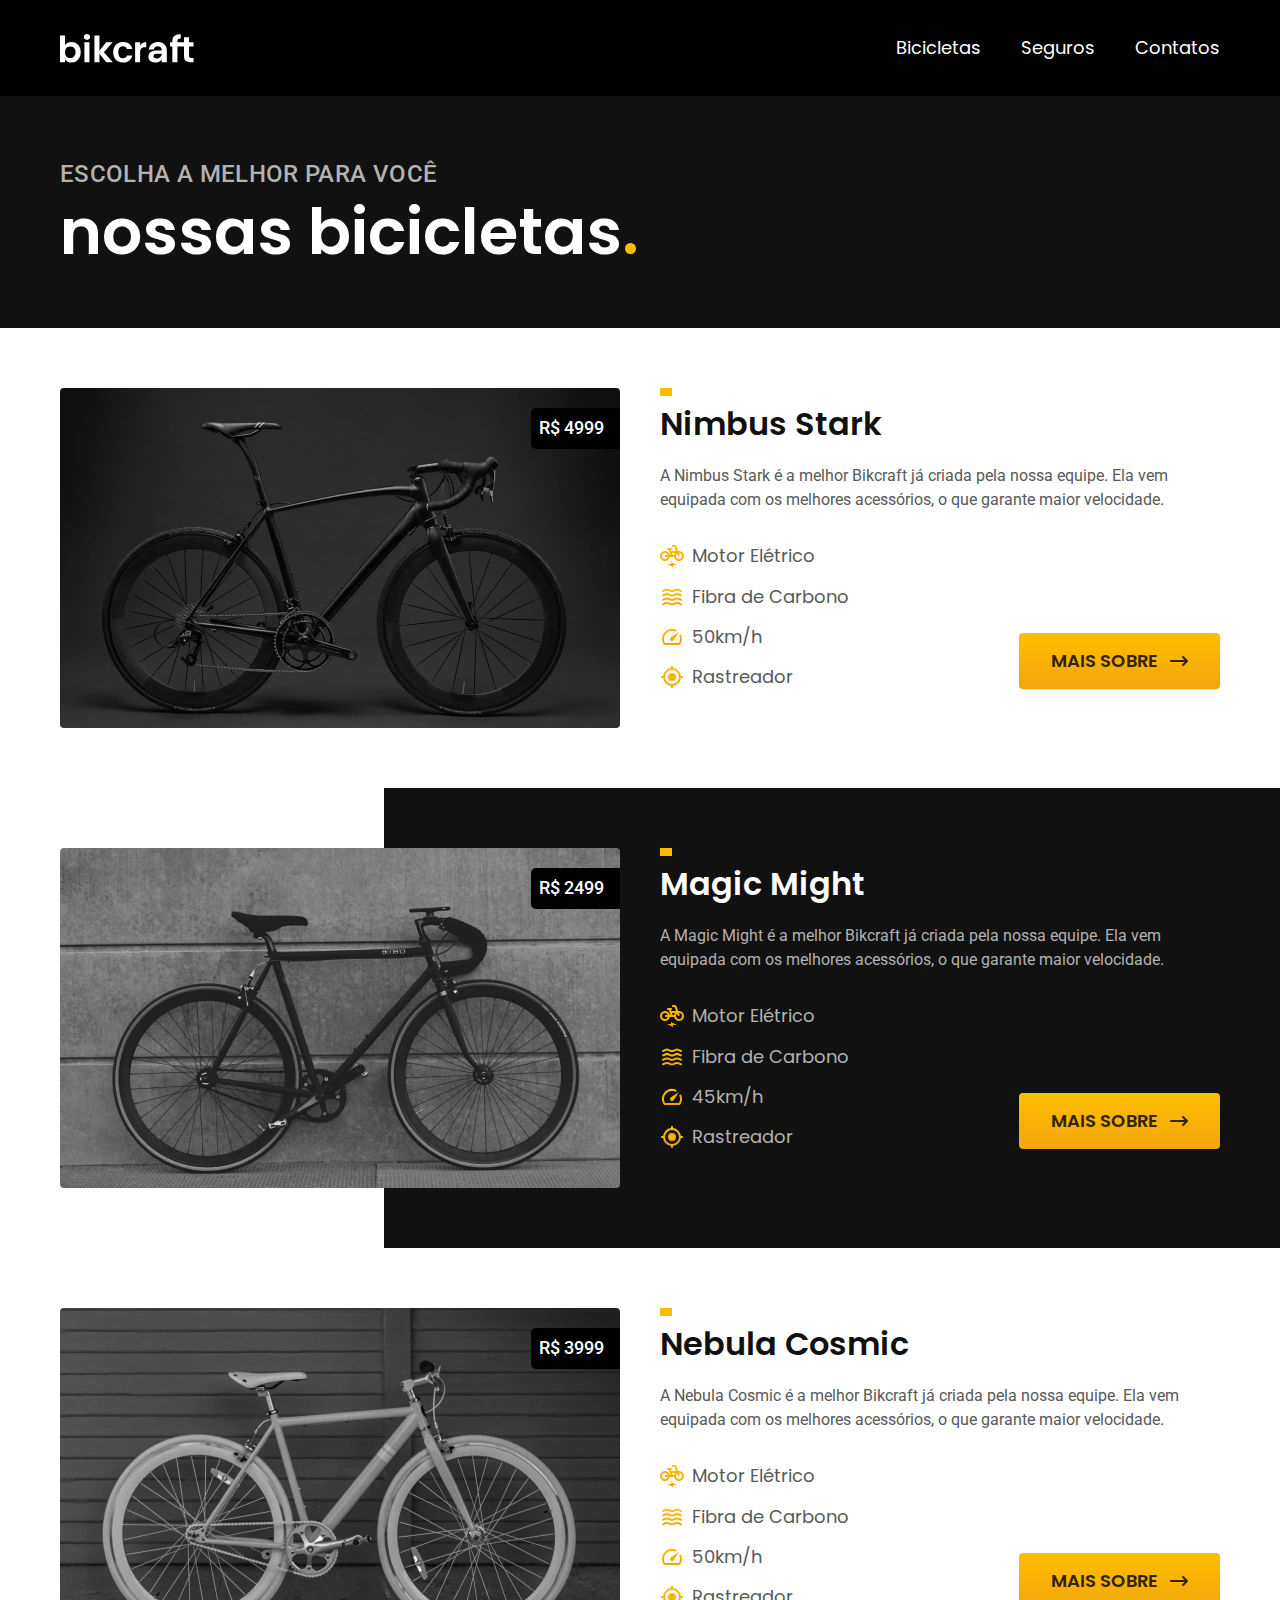
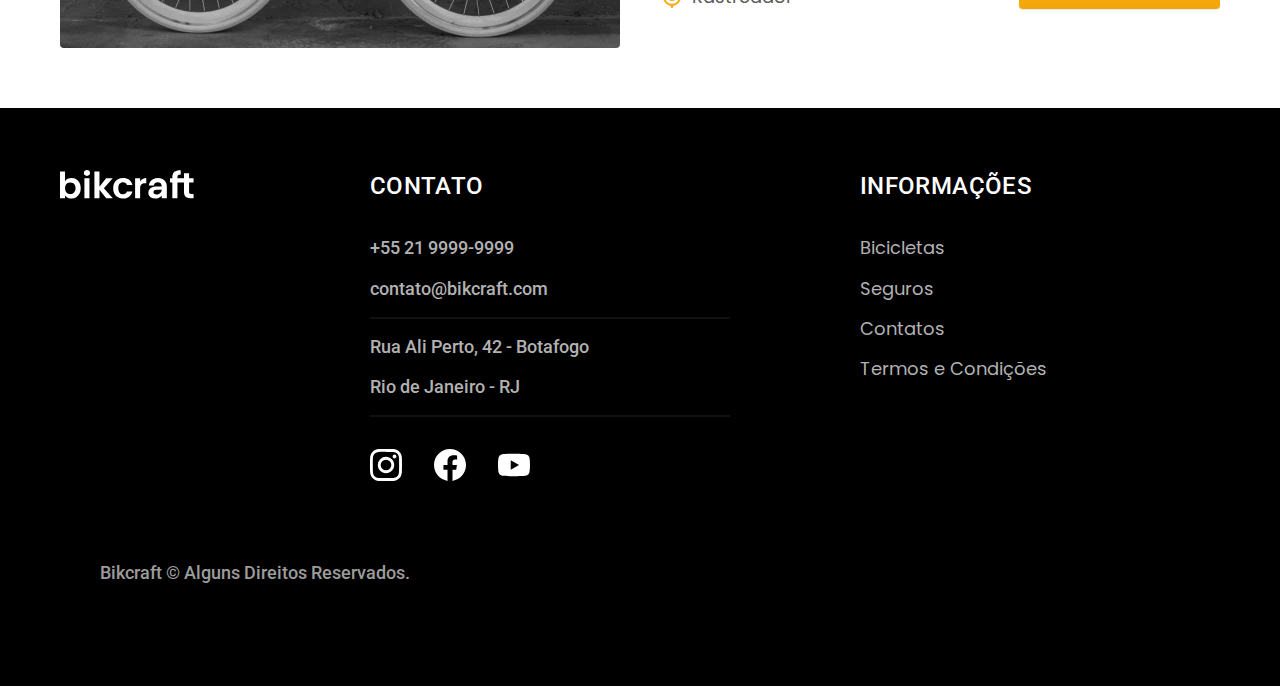
==== bicicletas.html @ cff7448e "bicicletas" ====
<!DOCTYPE html>
<html lang="pt-br">

<head>
  <meta charset="UTF-8">
  <meta name="viewport" content="width=device-width, initial-scale=1.0">
  <meta name="description" content="Termos e Condições">
  <link rel="stylesheet" href="./css/style.css">
  <link rel="preconnect" href="https://fonts.googleapis.com">
  <link rel="preconnect" href="https://fonts.gstatic.com" crossorigin>
  <link href="https://fonts.googleapis.com/css2?family=Merriweather:ital,wght@1,900&family=Poppins:wght@400;600&family=Roboto:wght@400;500&display=swap" rel="stylesheet">
  <title>Bicicletas | Bikcraft</title>
</head>

<body id="bicicletas">
  <header class="header-bg">
    <div class="header container">
      <a href="./">
        <img src="./img/bikcraft.svg" alt="Bikcraft">
      </a>
      <nav aria-label="primaria">
        <ul class="header-menu font-1-m cor-c0">
          <li><a href="./bicicletas.html">Bicicletas</a></li>
          <li><a href="./seguros.html">Seguros</a></li>
          <li><a href="./contatos.html">Contatos</a></li>
        </ul>
      </nav>
    </div>
  </header>

  <main>
    <div class="titulo-bg">
      <div class="titulo container">
        <p class="font-2-l-b cor-c5">Escolha a melhor para você</p>
        <h1 class="font-1-xxl cor-c0">nossas bicicletas<span class="cor-p1">.</span></h1>
      </div>
    </div>


    <div class="bicicletas container">
      <div class="bicicletas-imagem">
        <img src="img/bicicletas/nimbus.jpg" alt="Bicicleta preta">
        <span class="font-2-m cor-c0">R$ 4999</span>
      </div>
      <div class="bicicletas-conteudo">
        <h2 class="font-1-xl">Nimbus Stark</h2>
        <p class="font-2-s cor-c8">A Nimbus Stark é a melhor Bikcraft já criada pela nossa equipe. Ela vem equipada com os melhores acessórios, o que garante maior velocidade.</p>
        <ul class="font-1-m cor-c8">
          <li>
            <img src="img/icones/eletrica.svg" alt="">
            Motor Elétrico
          </li>
          <li>
            <img src="img/icones/carbono.svg" alt="">
            Fibra de Carbono
          </li>
          <li>
            <img src="img/icones/velocidade.svg" alt="">
            50km/h
          </li>
          <li>
            <img src="img/icones/rastreador.svg" alt="">
            Rastreador
          </li>
        </ul>
        <a class="botao seta" href="./bicicletas/nimbus.html">Mais Sobre</a>
      </div>
    </div>


    <div class="bicicletas-bg">
      <div class="bicicletas container">
        <div class="bicicletas-imagem">
          <img src="img/bicicletas/magic.jpg" alt="Bicicleta preta">
          <span class="font-2-m cor-c0">R$ 2499</span>
        </div>
        <div class="bicicletas-conteudo">
          <h2 class="font-1-xl cor-c0">Magic Might</h2>
          <p class="font-2-s cor-c5">A Magic Might é a melhor Bikcraft já criada pela nossa equipe. Ela vem equipada com os melhores acessórios, o que garante maior velocidade.</p>
          <ul class="font-1-m cor-c5">
            <li>
              <img src="img/icones/eletrica.svg" alt="">
              Motor Elétrico
            </li>
            <li>
              <img src="img/icones/carbono.svg" alt="">
              Fibra de Carbono
            </li>
            <li>
              <img src="img/icones/velocidade.svg" alt="">
              45km/h
            </li>
            <li>
              <img src="img/icones/rastreador.svg" alt="">
              Rastreador
            </li>
          </ul>
          <a class="botao seta" href="./bicicletas/magic.html">Mais Sobre</a>
        </div>
      </div>
    </div>


    <div class="bicicletas container">
      <div class="bicicletas-imagem">
        <img src="img/bicicletas/nebula.jpg" alt="Bicicleta preta">
        <span class="font-2-m cor-c0">R$ 3999</span>
      </div>
      <div class="bicicletas-conteudo">
        <h2 class="font-1-xl">Nebula Cosmic</h2>
        <p class="font-2-s cor-c8">A Nebula Cosmic é a melhor Bikcraft já criada pela nossa equipe. Ela vem equipada com os melhores acessórios, o que garante maior velocidade.</p>
        <ul class="font-1-m cor-c8">
          <li>
            <img src="img/icones/eletrica.svg" alt="">
            Motor Elétrico
          </li>
          <li>
            <img src="img/icones/carbono.svg" alt="">
            Fibra de Carbono
          </li>
          <li>
            <img src="img/icones/velocidade.svg" alt="">
            50km/h
          </li>
          <li>
            <img src="img/icones/rastreador.svg" alt="">
            Rastreador
          </li>
        </ul>
        <a class="botao seta" href="./bicicletas/nebula.html">Mais Sobre</a>
      </div>
    </div>


  </main>

  <footer class="footer-bg">
    <div class="footer container">
      <img src="img/bikcraft.svg" alt="Bikcraft">
      <div class="footer-contato">
        <h3 class="font-2-l-b cor-c0">Contato</h3>
        <ul class="font-2-m cor-c5">
          <li><a href="tel:+552199999999">+55 21 9999-9999</a></li>
          <li><a href="mailto:contato@bikcraft.com">contato@bikcraft.com</a></li>
          <li>Rua Ali Perto, 42 - Botafogo</li>
          <li>Rio de Janeiro - RJ</li>
        </ul>
        <div class="footer-redes">
          <a href="./">
            <img src="img/redes/instagram.svg" alt="Instagram">
          </a>
          <a href="./">
            <img src="img/redes/facebook.svg" alt="Facebook">
          </a>
          <a href="./">
            <img src="img/redes/youtube.svg" alt="Youtube">
          </a>
        </div>
      </div>
      <div class="footer-informacoes">
        <h3 class="font-2-l-b cor-c0">Informações</h3>
        <nav>
          <ul class="font-1-m cor-c5">
            <li><a href="./bicicletas.html">Bicicletas</a></li>
            <li><a href="./seguros.html">Seguros</a></li>
            <li><a href="./contatos.html">Contatos</a></li>
            <li><a href="./termos.html">Termos e Condições</a></li>
          </ul>
        </nav>
      </div>
      <p class="footer-copy font-2-m cor-c6">Bikcraft © Alguns Direitos Reservados.</p>
    </div>
  </footer>
</body>

</html>
---- css/style.css ----
@import "./global/global.css";
@import "./utilidades/tipografia.css";
@import "./utilidades/cor.css";

@import "./global/header.css";
@import "./global/footer.css";

/* Utilidades */
@import "./utilidades/componentes.css";

/* Home */
@import "./home/introducao.css";
@import "./home/tecnologia.css";
@import "./home/parceiros.css";
@import "./home/depoimento.css";

/* Bicicletas */
@import "./bicicletas/bicicletas-lista.css";
@import "./bicicletas/bicicletas.css";

/* Seguros */
@import "./seguros/seguros.css";

/* Termos */
@import "./termos/termos.css";
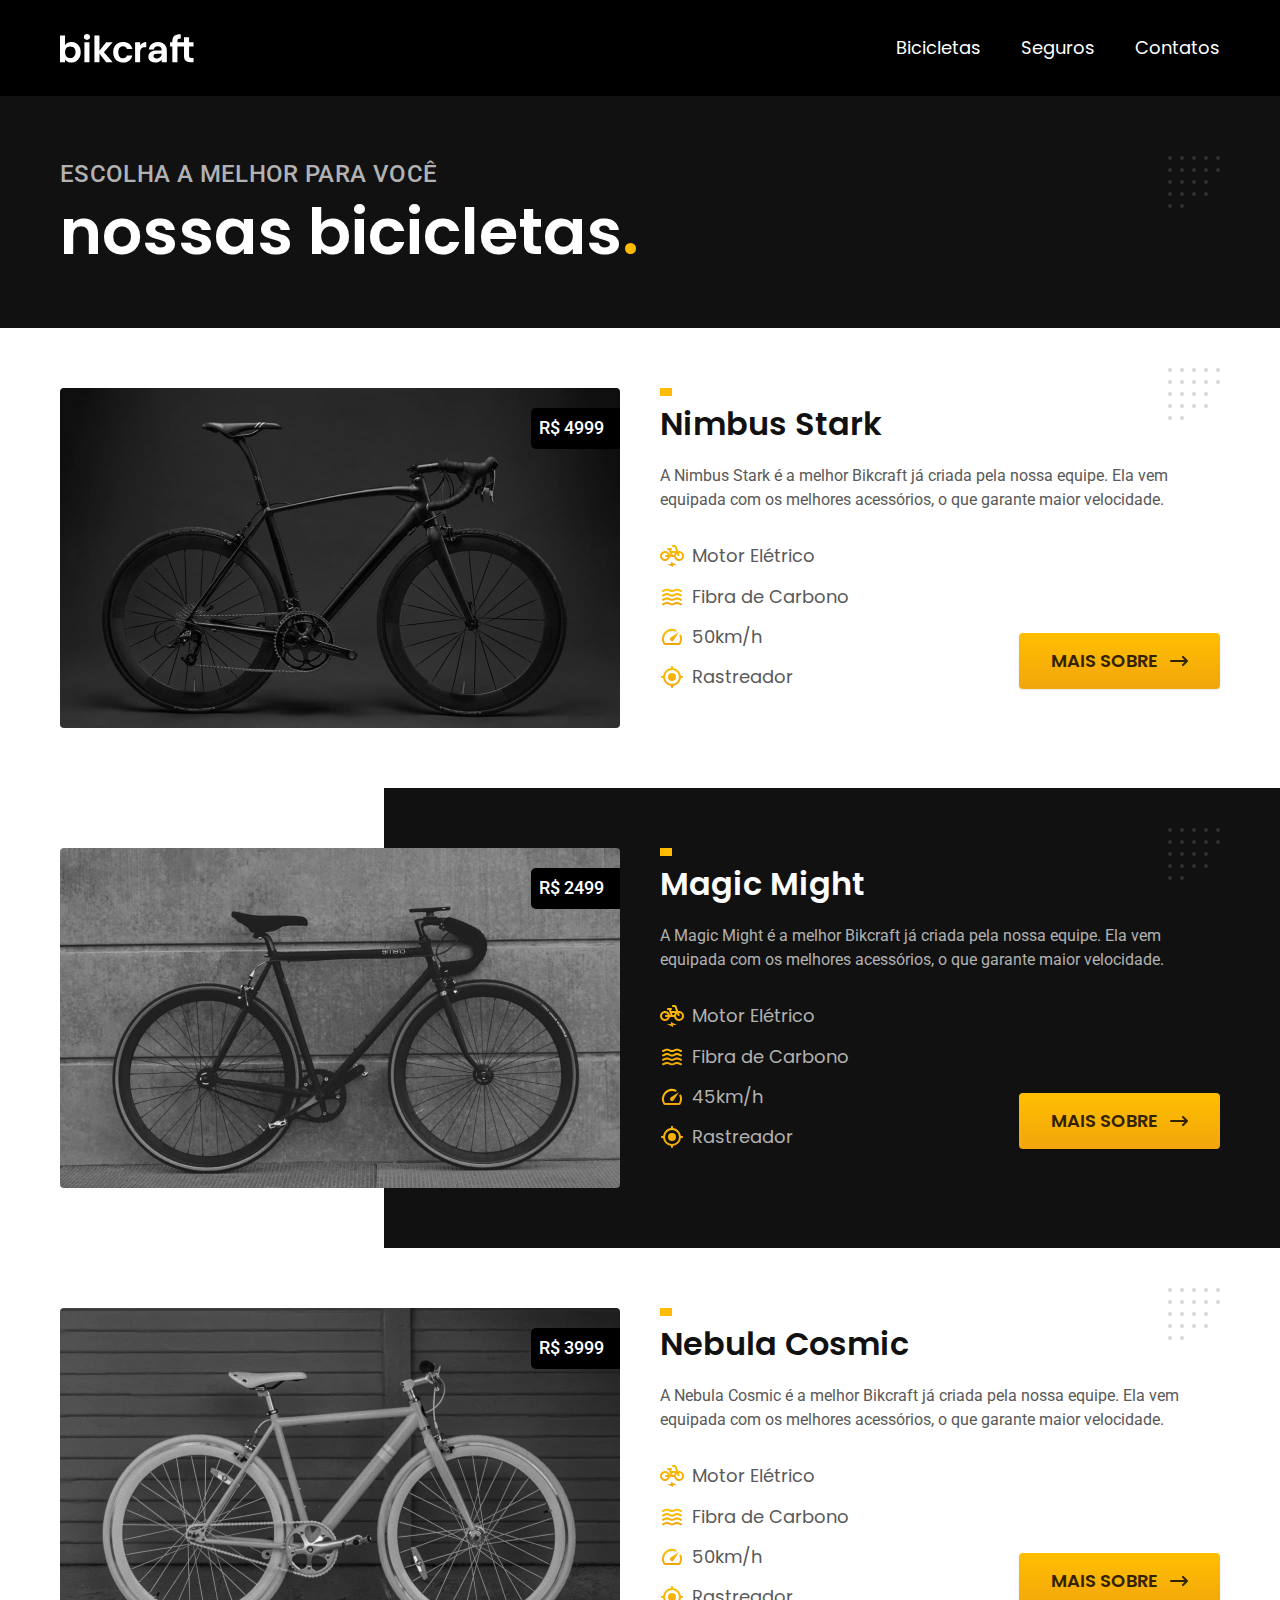
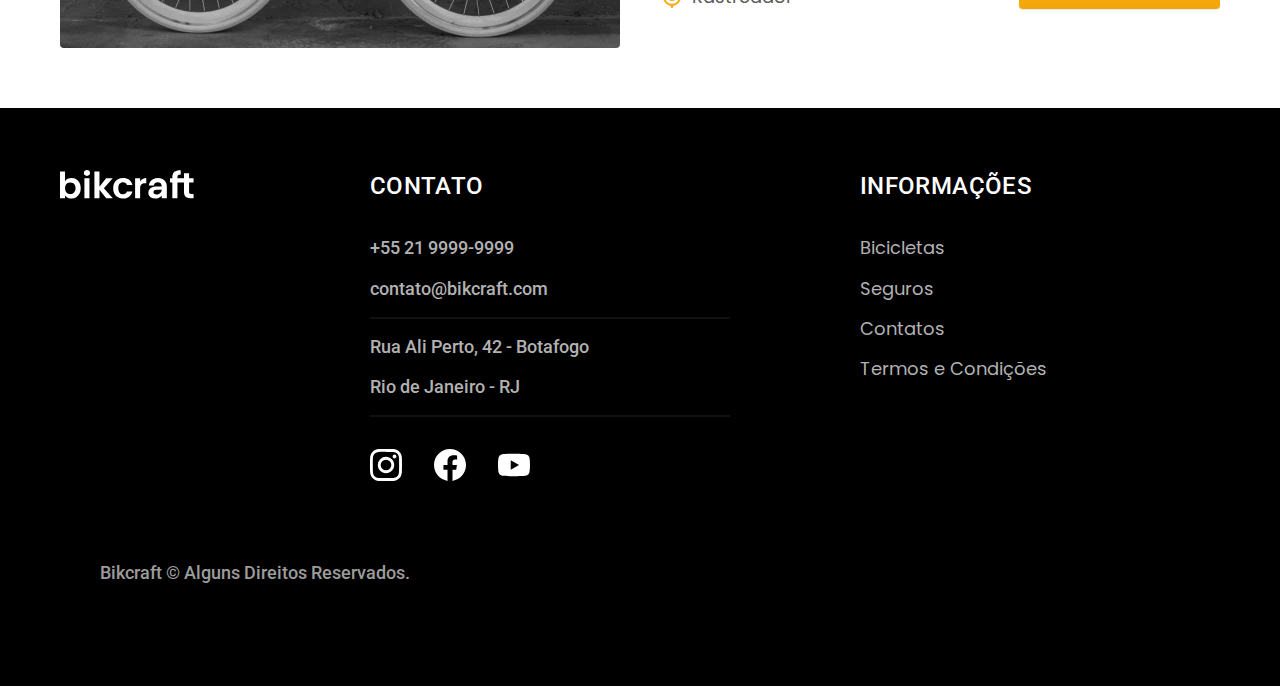
==== commit 5004618b: "otimizacoes" ====
--- a/bicicletas.html
+++ b/bicicletas.html
@@ -5,6 +5,7 @@
   <meta charset="UTF-8">
   <meta name="viewport" content="width=device-width, initial-scale=1.0">
   <meta name="description" content="Termos e Condições">
+  <link rel="preload" href="./css/style.css" as="style">
   <link rel="stylesheet" href="./css/style.css">
   <link rel="preconnect" href="https://fonts.googleapis.com">
   <link rel="preconnect" href="https://fonts.gstatic.com" crossorigin>
@@ -16,7 +17,7 @@
   <header class="header-bg">
     <div class="header container">
       <a href="./">
-        <img src="./img/bikcraft.svg" alt="Bikcraft">
+        <img src="./img/bikcraft.svg" width="136" height="32" alt="Bikcraft">
       </a>
       <nav aria-label="primaria">
         <ul class="header-menu font-1-m cor-c0">
@@ -47,19 +48,19 @@
         <p class="font-2-s cor-c8">A Nimbus Stark é a melhor Bikcraft já criada pela nossa equipe. Ela vem equipada com os melhores acessórios, o que garante maior velocidade.</p>
         <ul class="font-1-m cor-c8">
           <li>
-            <img src="img/icones/eletrica.svg" alt="">
+            <img src="img/icones/eletrica.svg" width="24" height="24" alt="">
             Motor Elétrico
           </li>
           <li>
-            <img src="img/icones/carbono.svg" alt="">
+            <img src="img/icones/carbono.svg" width="24" height="24" alt="">
             Fibra de Carbono
           </li>
           <li>
-            <img src="img/icones/velocidade.svg" alt="">
+            <img src="img/icones/velocidade.svg" width="24" height="24" alt="">
             50km/h
           </li>
           <li>
-            <img src="img/icones/rastreador.svg" alt="">
+            <img src="img/icones/rastreador.svg" width="24" height="24" alt="">
             Rastreador
           </li>
         </ul>
@@ -71,7 +72,7 @@
     <div class="bicicletas-bg">
       <div class="bicicletas container">
         <div class="bicicletas-imagem">
-          <img src="img/bicicletas/magic.jpg" alt="Bicicleta preta">
+          <img src="img/bicicletas/magic.jpg" width="1120" height="680" alt="Bicicleta preta">
           <span class="font-2-m cor-c0">R$ 2499</span>
         </div>
         <div class="bicicletas-conteudo">
@@ -79,19 +80,19 @@
           <p class="font-2-s cor-c5">A Magic Might é a melhor Bikcraft já criada pela nossa equipe. Ela vem equipada com os melhores acessórios, o que garante maior velocidade.</p>
           <ul class="font-1-m cor-c5">
             <li>
-              <img src="img/icones/eletrica.svg" alt="">
+              <img src="img/icones/eletrica.svg" width="24" height="24" alt="">
               Motor Elétrico
             </li>
             <li>
-              <img src="img/icones/carbono.svg" alt="">
+              <img src="img/icones/carbono.svg" width="24" height="24" alt="">
               Fibra de Carbono
             </li>
             <li>
-              <img src="img/icones/velocidade.svg" alt="">
+              <img src="img/icones/velocidade.svg" width="24" height="24" alt="">
               45km/h
             </li>
             <li>
-              <img src="img/icones/rastreador.svg" alt="">
+              <img src="img/icones/rastreador.svg" width="24" height="24" alt="">
               Rastreador
             </li>
           </ul>
@@ -103,7 +104,7 @@
 
     <div class="bicicletas container">
       <div class="bicicletas-imagem">
-        <img src="img/bicicletas/nebula.jpg" alt="Bicicleta preta">
+        <img src="img/bicicletas/nebula.jpg" width="1120" height="680" alt="Bicicleta preta">
         <span class="font-2-m cor-c0">R$ 3999</span>
       </div>
       <div class="bicicletas-conteudo">
@@ -111,19 +112,19 @@
         <p class="font-2-s cor-c8">A Nebula Cosmic é a melhor Bikcraft já criada pela nossa equipe. Ela vem equipada com os melhores acessórios, o que garante maior velocidade.</p>
         <ul class="font-1-m cor-c8">
           <li>
-            <img src="img/icones/eletrica.svg" alt="">
+            <img src="img/icones/eletrica.svg" width="24" height="24" alt="">
             Motor Elétrico
           </li>
           <li>
-            <img src="img/icones/carbono.svg" alt="">
+            <img src="img/icones/carbono.svg" width="24" height="24" alt="">
             Fibra de Carbono
           </li>
           <li>
-            <img src="img/icones/velocidade.svg" alt="">
+            <img src="img/icones/velocidade.svg" width="24" height="24" alt="">
             50km/h
           </li>
           <li>
-            <img src="img/icones/rastreador.svg" alt="">
+            <img src="img/icones/rastreador.svg" width="24" height="24" alt="">
             Rastreador
           </li>
         </ul>
@@ -136,7 +137,7 @@
 
   <footer class="footer-bg">
     <div class="footer container">
-      <img src="img/bikcraft.svg" alt="Bikcraft">
+      <img src="img/bikcraft.svg" width="136" height="32" alt="Bikcraft">
       <div class="footer-contato">
         <h3 class="font-2-l-b cor-c0">Contato</h3>
         <ul class="font-2-m cor-c5">
@@ -147,13 +148,13 @@
         </ul>
         <div class="footer-redes">
           <a href="./">
-            <img src="img/redes/instagram.svg" alt="Instagram">
+            <img src="img/redes/instagram.svg" width="32" height="32" alt="Instagram">
           </a>
           <a href="./">
-            <img src="img/redes/facebook.svg" alt="Facebook">
+            <img src="img/redes/facebook.svg" width="32" height="32" alt="Facebook">
           </a>
           <a href="./">
-            <img src="img/redes/youtube.svg" alt="Youtube">
+            <img src="img/redes/youtube.svg" width="32" height="32" alt="Youtube">
           </a>
         </div>
       </div>
--- a/css/style.css
+++ b/css/style.css
@@ -7,6 +7,7 @@
 
 /* Utilidades */
 @import "./utilidades/componentes.css";
+@import "./utilidades/formulario.css";
 
 /* Home */
 @import "./home/introducao.css";
@@ -18,8 +19,21 @@
 @import "./bicicletas/bicicletas-lista.css";
 @import "./bicicletas/bicicletas.css";
 
+/* Bicicleta */
+@import "./bicicleta/bicicleta.css";
+@import "./bicicleta/seguro.css";
+
 /* Seguros */
 @import "./seguros/seguros.css";
+@import "./seguros/vantagens.css";
+@import "./seguros/perguntas.css";
+
+/* Contato */
+@import "./contato/contato.css";
+@import "./contato/lojas.css";
+
+/* Orçamento */
+@import "./orcamento/orcamento.css";
 
 /* Termos */
 @import "./termos/termos.css";
--- a/css/style.css
+++ b/css/style.css
@@ -7,6 +7,7 @@
 
 /* Utilidades */
 @import "./utilidades/componentes.css";
+@import "./utilidades/formulario.css";
 
 /* Home */
 @import "./home/introducao.css";
@@ -18,8 +19,21 @@
 @import "./bicicletas/bicicletas-lista.css";
 @import "./bicicletas/bicicletas.css";
 
+/* Bicicleta */
+@import "./bicicleta/bicicleta.css";
+@import "./bicicleta/seguro.css";
+
 /* Seguros */
 @import "./seguros/seguros.css";
+@import "./seguros/vantagens.css";
+@import "./seguros/perguntas.css";
+
+/* Contato */
+@import "./contato/contato.css";
+@import "./contato/lojas.css";
+
+/* Orçamento */
+@import "./orcamento/orcamento.css";
 
 /* Termos */
 @import "./termos/termos.css";
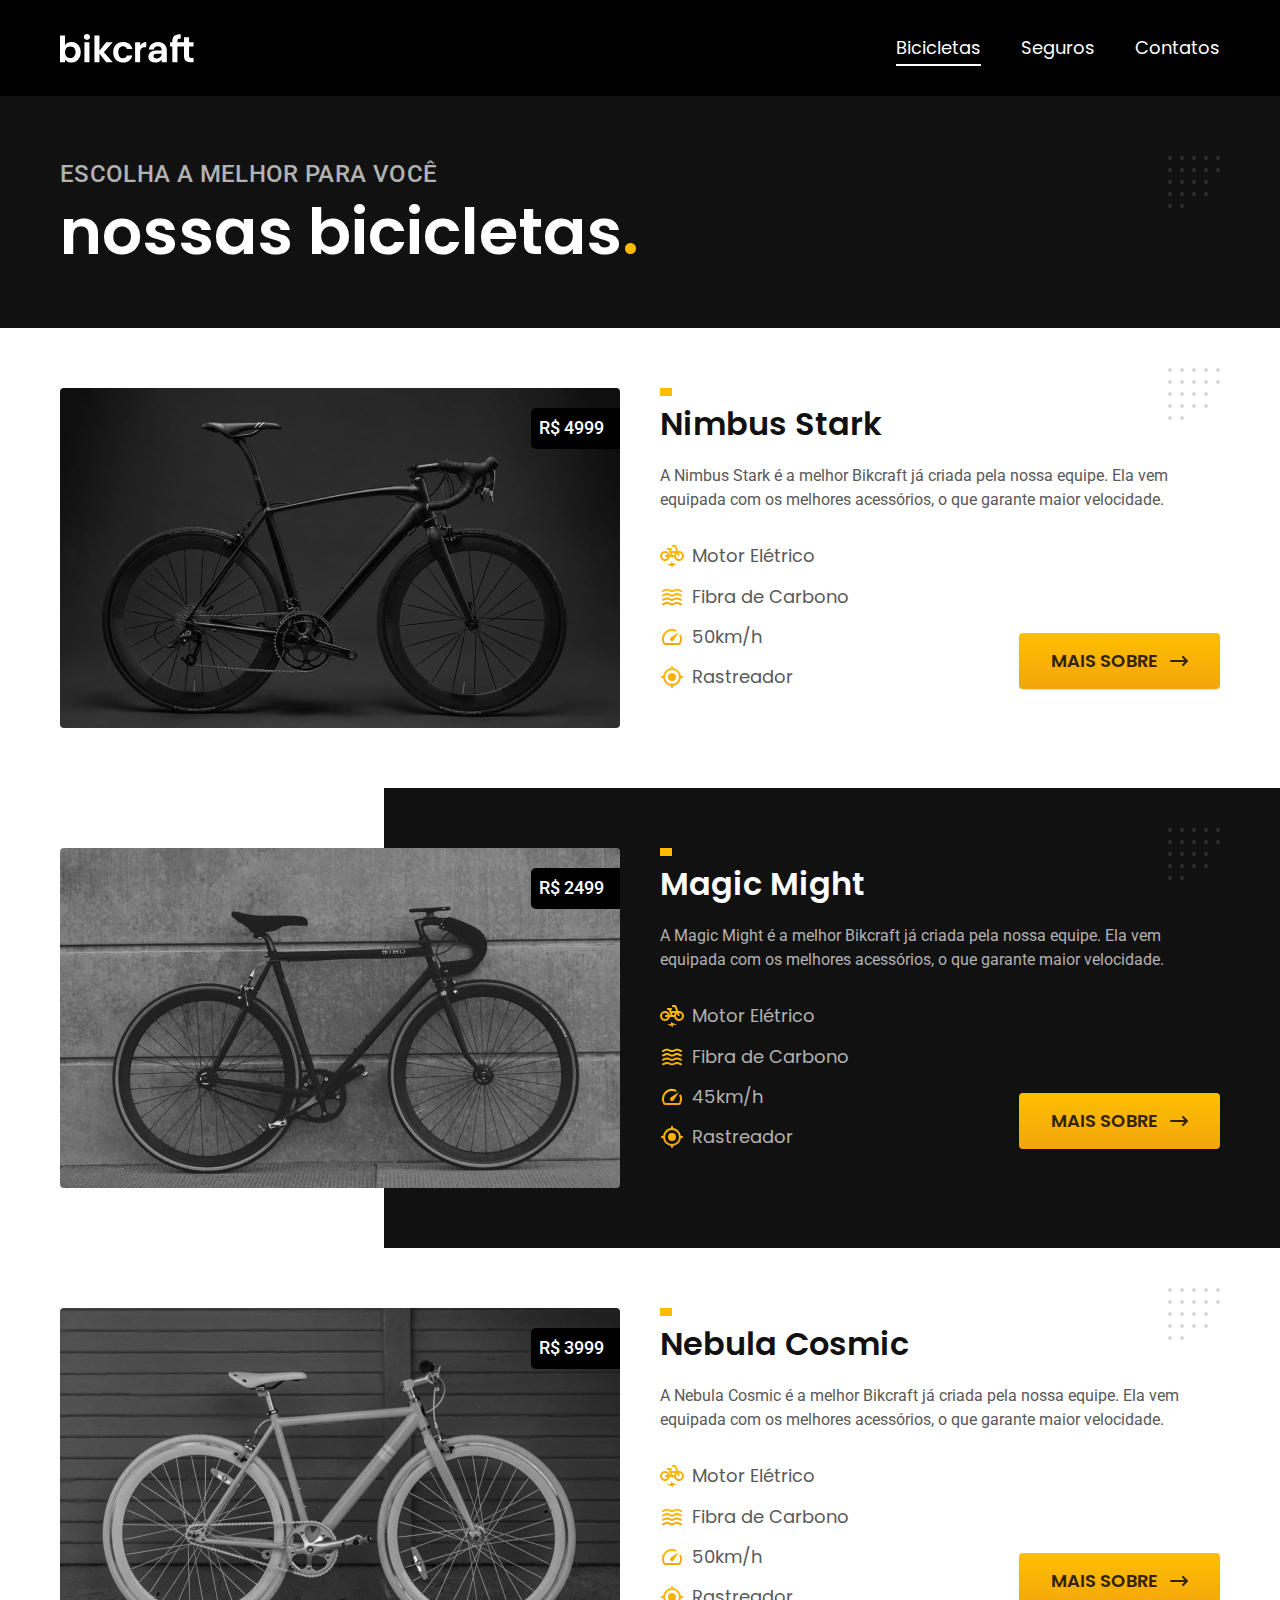
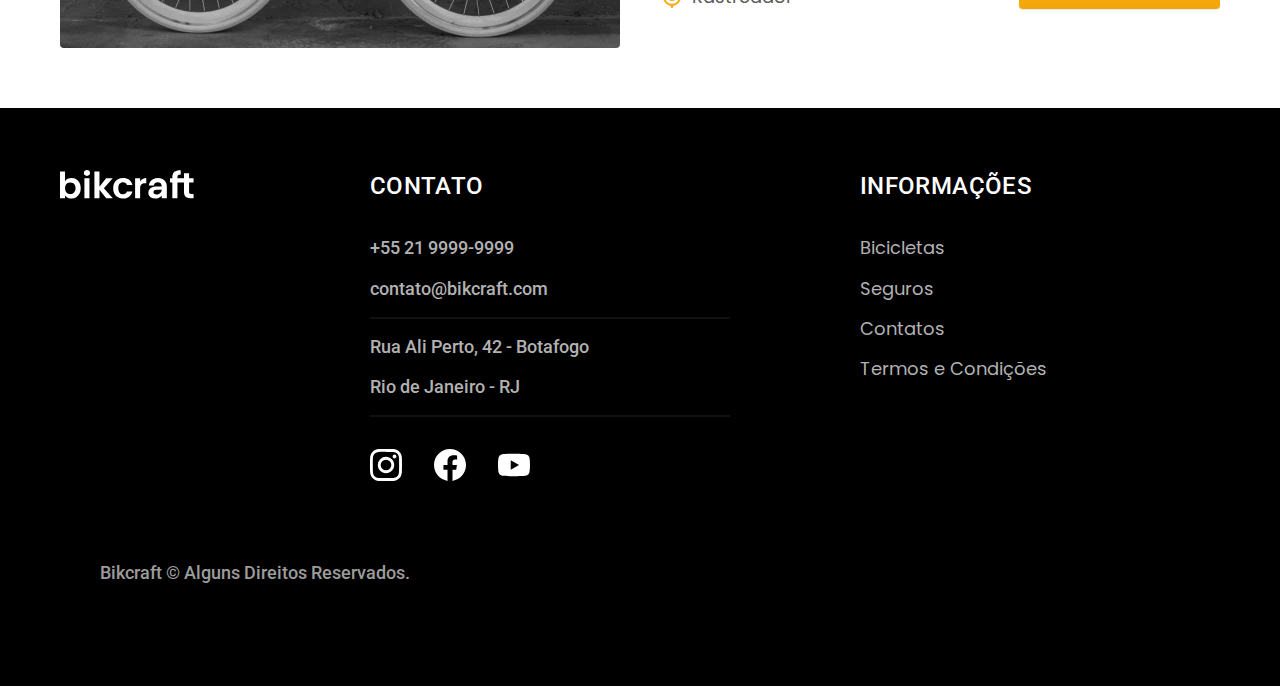
==== commit f0c597fd: "javascript" ====
--- a/bicicletas.html
+++ b/bicicletas.html
@@ -11,6 +11,7 @@
   <link rel="preconnect" href="https://fonts.gstatic.com" crossorigin>
   <link href="https://fonts.googleapis.com/css2?family=Merriweather:ital,wght@1,900&family=Poppins:wght@400;600&family=Roboto:wght@400;500&display=swap" rel="stylesheet">
   <title>Bicicletas | Bikcraft</title>
+  <script>document.documentElement.classList.add('js')</script>
 </head>
 
 <body id="bicicletas">
@@ -172,6 +173,7 @@
       <p class="footer-copy font-2-m cor-c6">Bikcraft © Alguns Direitos Reservados.</p>
     </div>
   </footer>
+  <script src="./js/script.js"></script>
 </body>
 
 </html>--- a/css/style.css
+++ b/css/style.css
@@ -1,6 +1,7 @@
 @import "./global/global.css";
 @import "./utilidades/tipografia.css";
 @import "./utilidades/cor.css";
+@import "./utilidades/animacao.css";
 
 @import "./global/header.css";
 @import "./global/footer.css";
--- a/css/style.css
+++ b/css/style.css
@@ -1,6 +1,7 @@
 @import "./global/global.css";
 @import "./utilidades/tipografia.css";
 @import "./utilidades/cor.css";
+@import "./utilidades/animacao.css";
 
 @import "./global/header.css";
 @import "./global/footer.css";
